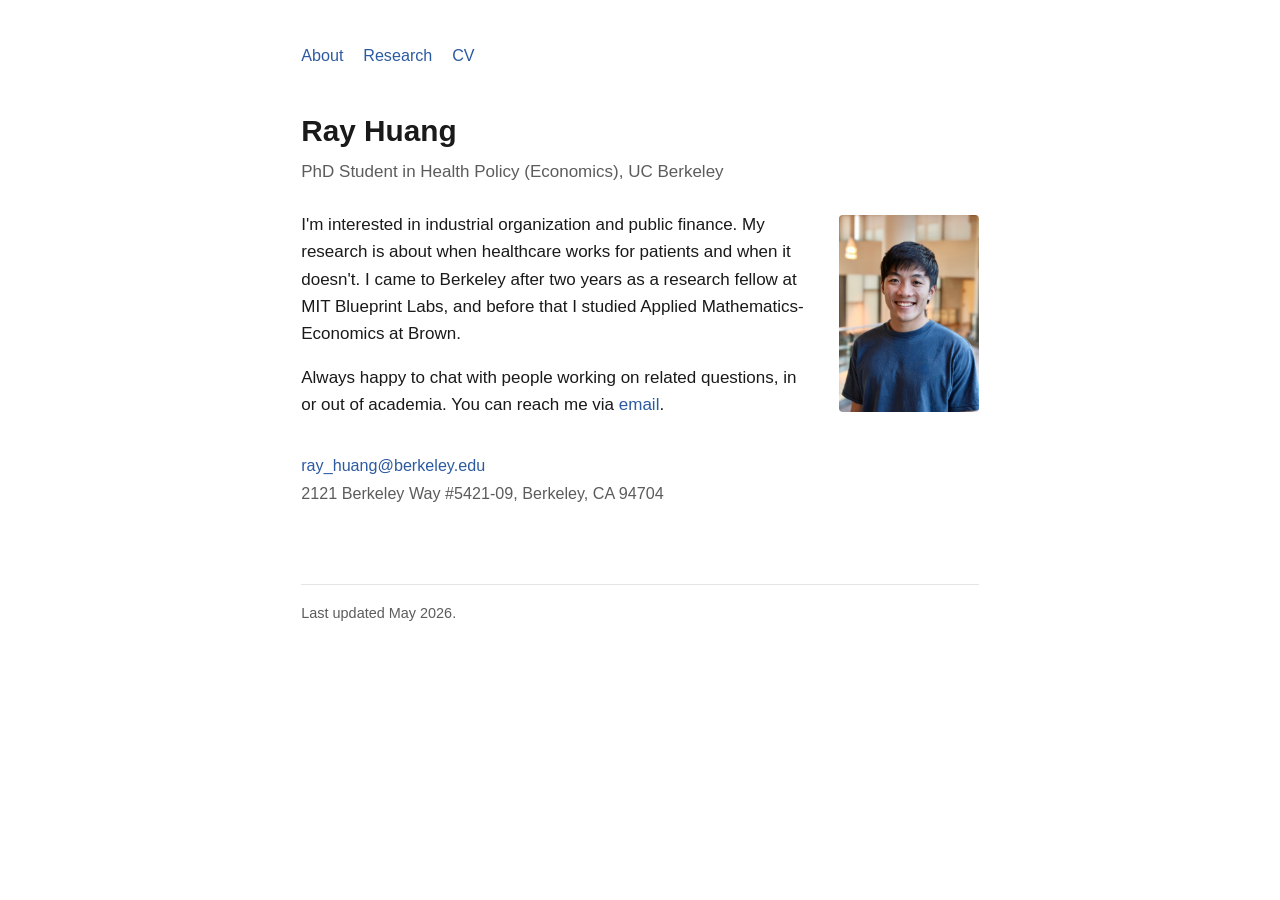
==== index.html @ 4aeb0f44 "Initial site" ====
<!DOCTYPE html>
<html lang="en">
<head>
  <meta charset="utf-8">
  <meta name="viewport" content="width=device-width, initial-scale=1">
  <title>Ray Huang</title>
  <meta name="description" content="Ray Huang, PhD student in health policy (economics) at UC Berkeley.">
  <link rel="stylesheet" href="style.css">
</head>
<body>
  <div class="container">

    <nav class="site-nav">
      <a href="index.html">About</a>
      <a href="research.html">Research</a>
      <a href="assets/cv.pdf">CV</a>
    </nav>

    <header>
      <h1>Ray Huang</h1>
      <p class="subhead">PhD Student in Health Policy (Economics), UC Berkeley</p>
    </header>

    <main>
      <img class="headshot" src="assets/headshot.jpg?v=2" alt="Photo of Ray Huang">

      <p>
        I'm interested in industrial organization and public finance. My research is
        about when healthcare works for patients and when it doesn't. I came to Berkeley
        after two years as a research fellow at MIT Blueprint Labs, and before that I
        studied Applied Mathematics-Economics at Brown.
      </p>

      <p>
        Always happy to chat with people working on related questions, in or out of
        academia. You can reach me via <a href="mailto:ray_huang@berkeley.edu">email</a>.
      </p>

      <p class="contact">
        <a href="mailto:ray_huang@berkeley.edu">ray_huang@berkeley.edu</a><br>
        2121 Berkeley Way #5421-09, Berkeley, CA 94704
      </p>
    </main>

    <footer>
      Last updated May 2026.
    </footer>

  </div>
</body>
</html>
---- style.css ----
:root {
  --text: #1a1a1a;
  --muted: #5c5c5c;
  --link: #2c5aa0;
  --link-hover: #1a3d75;
  --rule: #e5e5e5;
  --bg: #ffffff;
}

* { box-sizing: border-box; }

html, body {
  margin: 0;
  padding: 0;
  background: var(--bg);
  color: var(--text);
  font-family: -apple-system, BlinkMacSystemFont, "Segoe UI", Roboto,
               "Helvetica Neue", Arial, sans-serif;
  font-size: 17px;
  line-height: 1.6;
  -webkit-font-smoothing: antialiased;
}

.container {
  max-width: 720px;
  margin: 0 auto;
  padding: 2.5rem 1.25rem 4rem;
}

nav.site-nav {
  font-size: 0.95rem;
  margin-bottom: 2.25rem;
  color: var(--muted);
}

nav.site-nav a {
  margin-right: 0.9rem;
}

nav.site-nav a:last-child { margin-right: 0; }

a {
  color: var(--link);
  text-decoration: none;
}

a:hover { color: var(--link-hover); text-decoration: underline; }

h1 {
  font-size: 1.75rem;
  margin: 0 0 0.25rem;
  font-weight: 600;
}

h2 {
  font-size: 1.2rem;
  margin: 2.25rem 0 0.75rem;
  font-weight: 600;
}

.subhead {
  color: var(--muted);
  margin: 0 0 1.5rem;
}

.headshot {
  float: right;
  width: 140px;
  height: auto;
  margin: 0.25rem 0 1rem 1.5rem;
  border-radius: 4px;
}

main { overflow: hidden; }

main p { margin: 0 0 1rem; }

p.contact {
  margin-top: 2rem;
  color: var(--muted);
  font-size: 0.95rem;
  line-height: 1.7;
}

.paper {
  padding: 1.1rem 0;
  border-bottom: 1px solid var(--rule);
}

.paper:last-child { border-bottom: none; }

.paper .title {
  font-weight: 600;
  margin: 0 0 0.15rem;
}

.paper .meta {
  color: var(--muted);
  font-size: 0.93rem;
  margin: 0 0 0.5rem;
}

.paper .hook {
  font-style: italic;
  color: var(--muted);
  margin: 0.25rem 0 0.5rem;
}

.paper .abstract {
  font-size: 0.97rem;
  margin: 0.5rem 0;
}

.paper .links {
  font-size: 0.93rem;
  margin-top: 0.4rem;
}

.paper .links a { margin-right: 0.8rem; }

footer {
  margin-top: 3.5rem;
  padding-top: 1rem;
  border-top: 1px solid var(--rule);
  color: var(--muted);
  font-size: 0.85rem;
}

@media (max-width: 560px) {
  .container { padding: 1.75rem 1rem 3rem; }
  .headshot {
    float: none;
    display: block;
    width: 130px;
    margin: 0 0 1rem;
  }
  h1 { font-size: 1.5rem; }
}
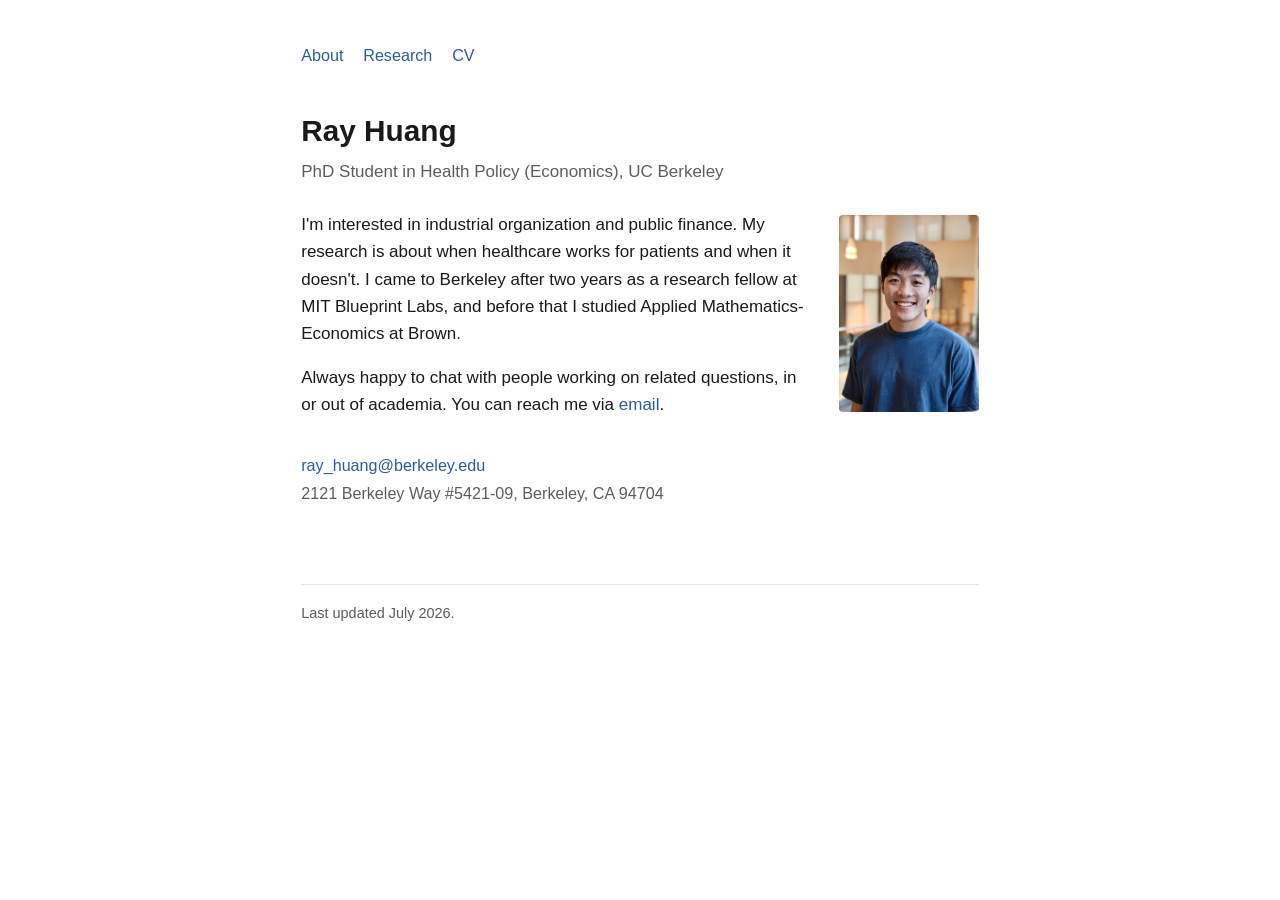
==== commit a433239d: "Bump footer date to July 2026 Co-Authored-By: Claude Opus 5 (1M context) <noreply@anthropic.com>" ====
--- a/index.html
+++ b/index.html
@@ -43,7 +43,7 @@
     </main>
 
     <footer>
-      Last updated May 2026.
+      Last updated July 2026.
     </footer>
 
   </div>
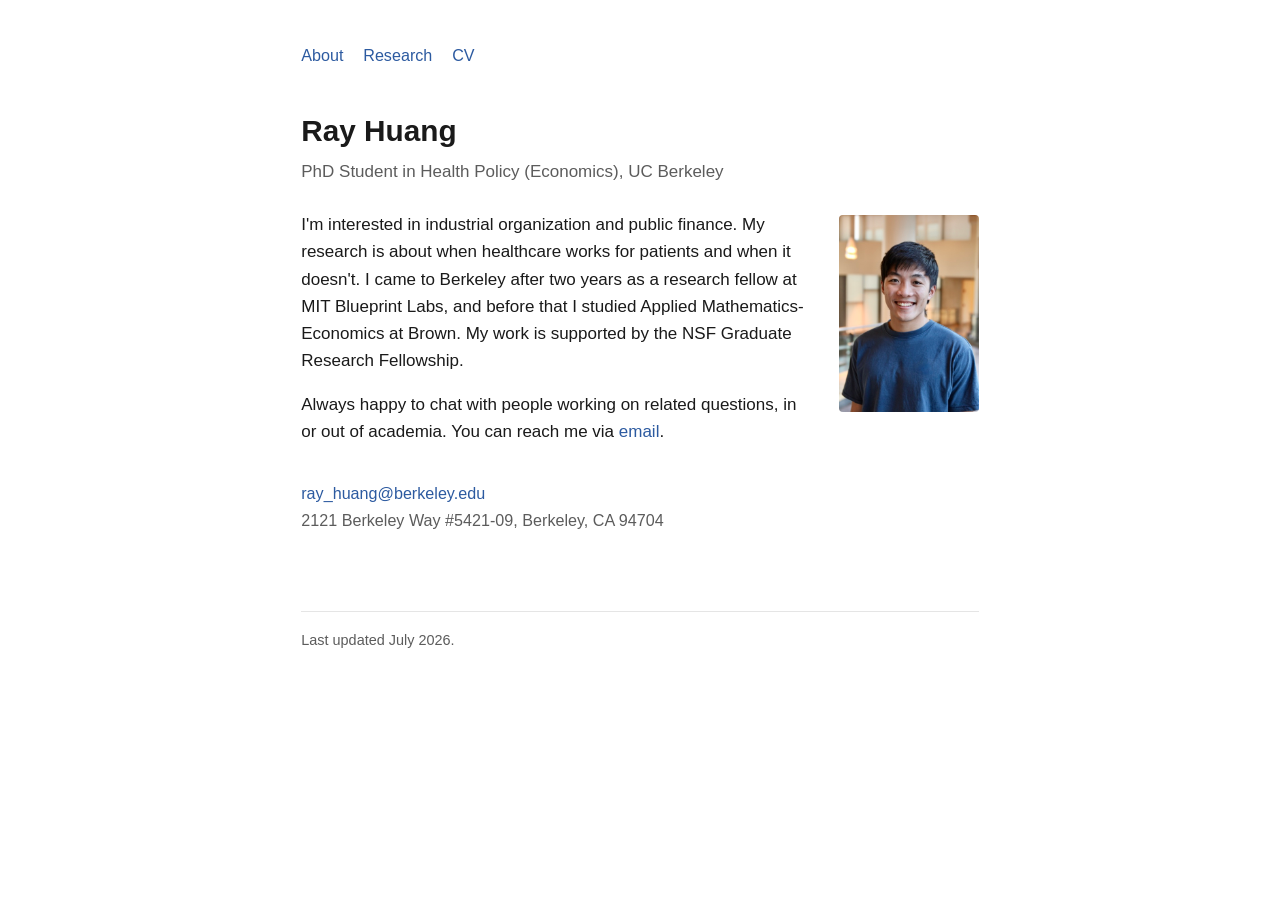
==== commit 2e963927: "Note NSF Graduate Research Fellowship support in bio Co-Authored-By: Claude Opus 5 (1M context) <nor" ====
--- a/index.html
+++ b/index.html
@@ -28,7 +28,8 @@
         I'm interested in industrial organization and public finance. My research is
         about when healthcare works for patients and when it doesn't. I came to Berkeley
         after two years as a research fellow at MIT Blueprint Labs, and before that I
-        studied Applied Mathematics-Economics at Brown.
+        studied Applied Mathematics-Economics at Brown. My work is supported by the
+        NSF Graduate Research Fellowship.
       </p>
 
       <p>
